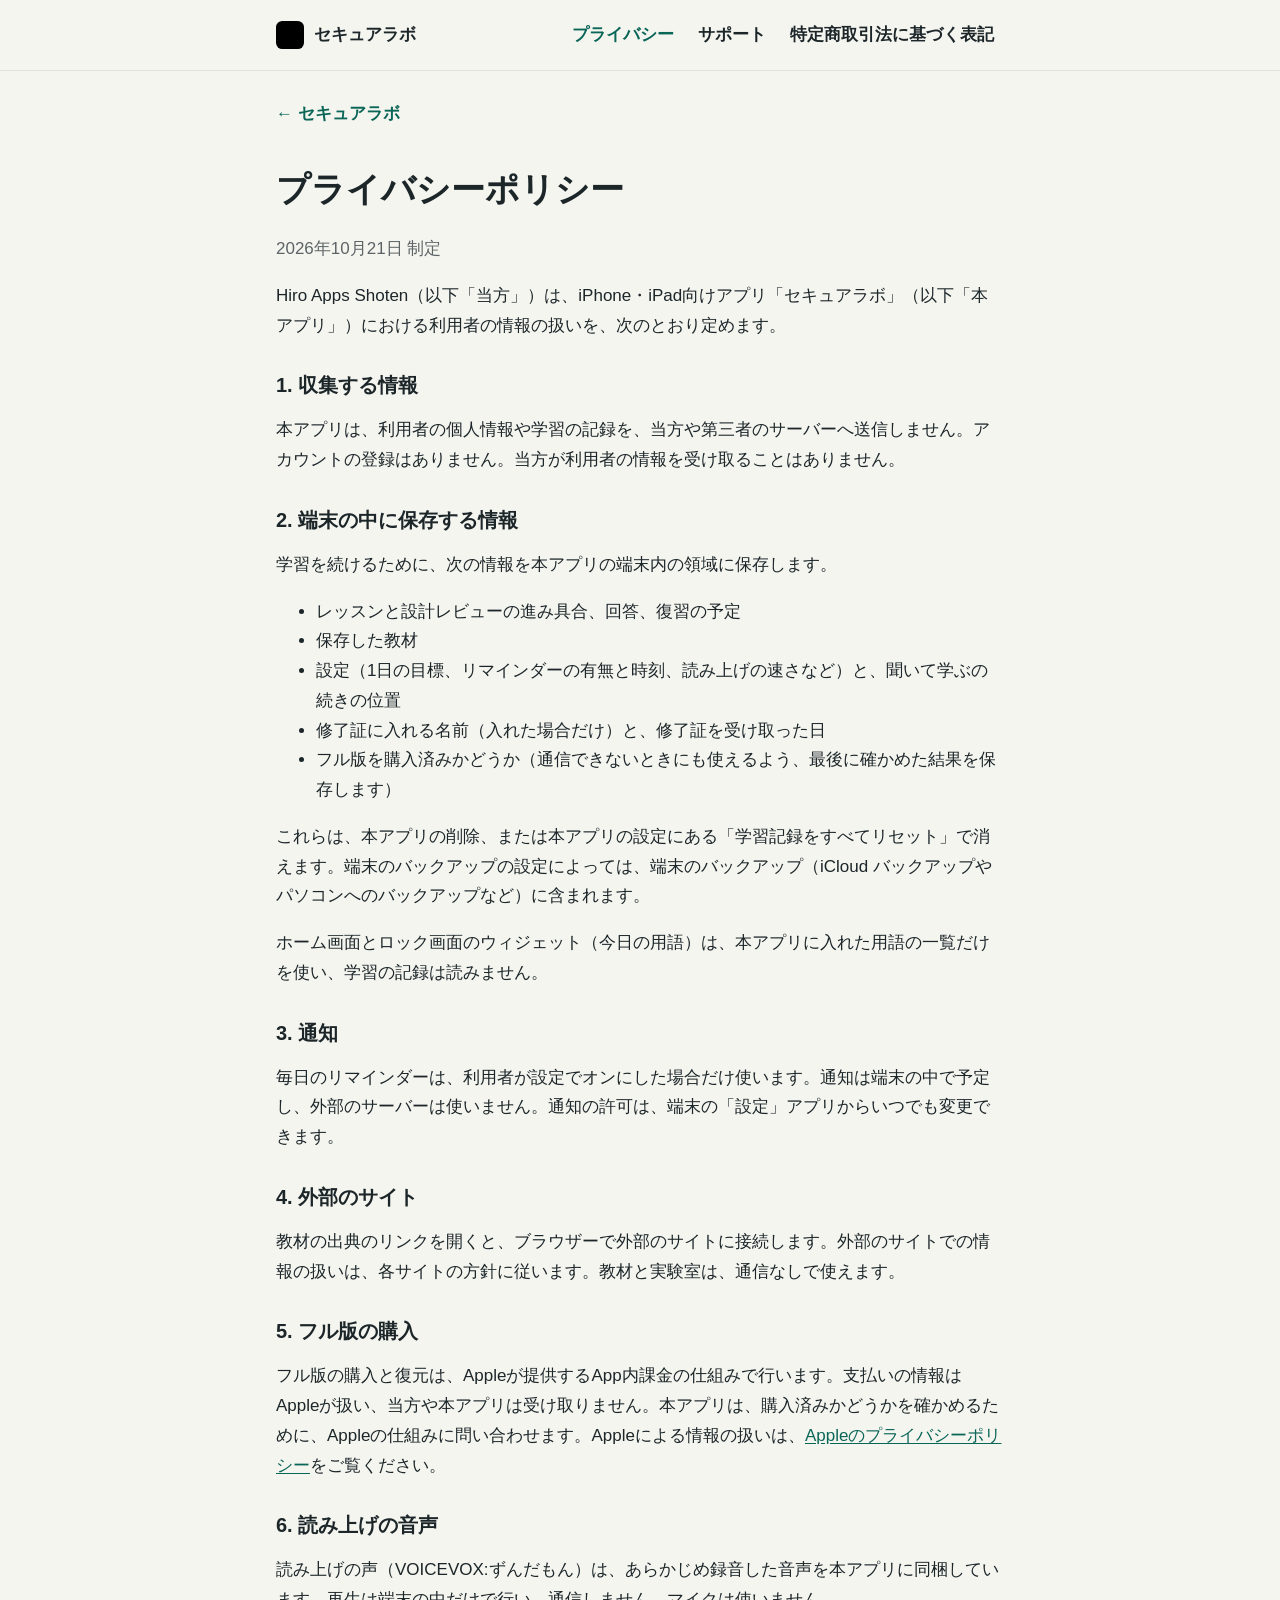
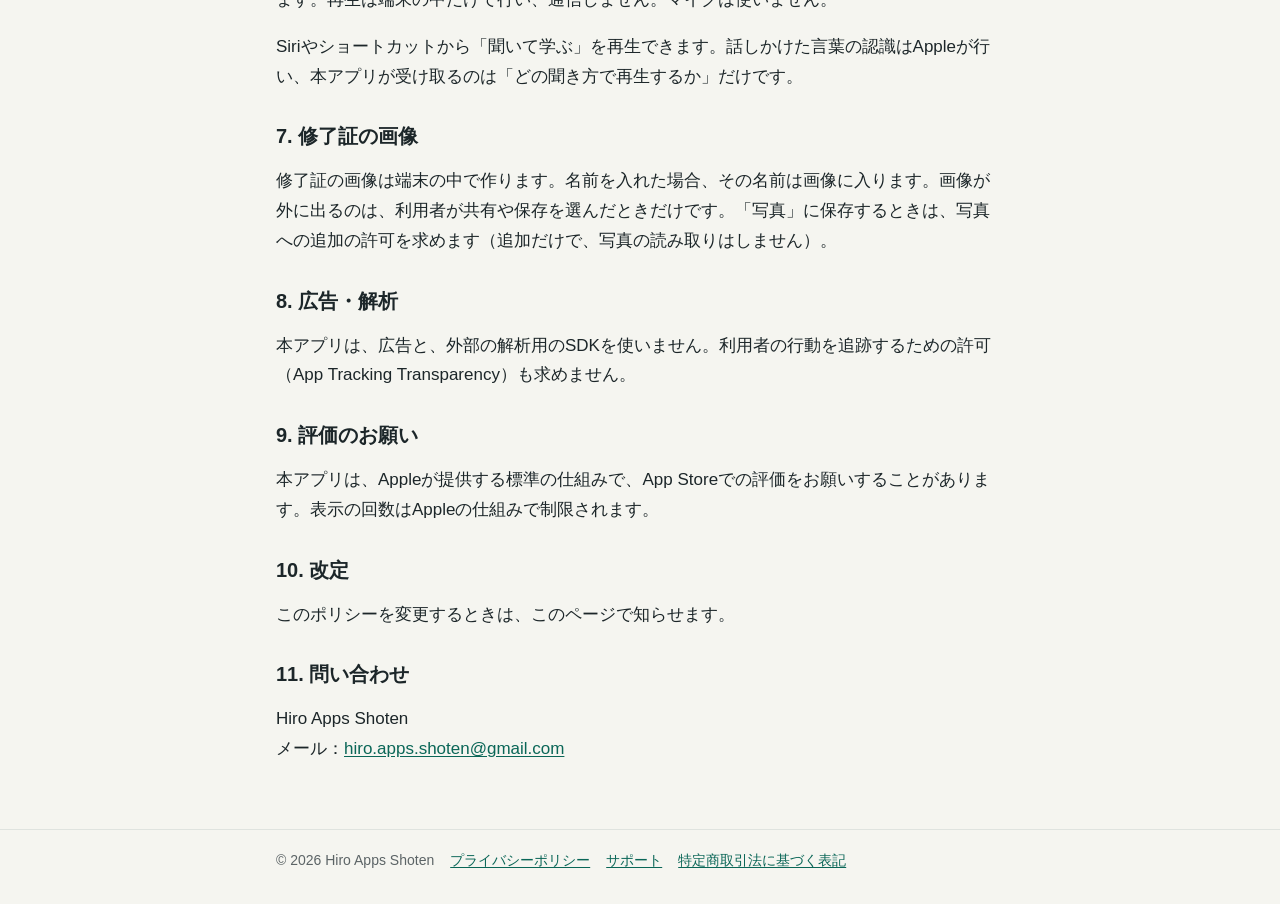
==== privacy.html @ beff810c "Draft pages: intro, privacy policy, support, 特商法 (not published)" ====
<!doctype html>
<html lang="ja">
<head>
<meta charset="utf-8">
<meta name="viewport" content="width=device-width, initial-scale=1">
<title>プライバシーポリシー – セキュアラボ</title>
<meta name="description" content="セキュアラボが情報をどのように扱うかの説明です。学習の記録は端末の中にだけ保存し、外部に送信しません。">
<meta name="theme-color" content="#f5f5f0" media="(prefers-color-scheme: light)">
<meta name="theme-color" content="#0e1618" media="(prefers-color-scheme: dark)">
<link rel="icon" type="image/png" href="img/icon-180.png">
<link rel="apple-touch-icon" href="img/icon-180.png">
<link rel="stylesheet" href="styles.css">
</head>
<body>
<header class="topbar">
  <div class="inner">
    <a class="brand" href="index.html"><img src="img/icon-180.png" alt="" width="28" height="28">セキュアラボ</a>
    <nav aria-label="サイト">
      <a href="privacy.html" aria-current="page">プライバシー</a>
      <a href="support.html">サポート</a>
      <a href="tokushoho.html">特定商取引法に基づく表記</a>
    </nav>
  </div>
</header>
<main class="wrap legal">
  <a class="backlink" href="index.html">&larr; セキュアラボ</a>
  <h1>プライバシーポリシー</h1>
  <p class="eff">2026年10月21日 制定</p>
  <p>Hiro Apps Shoten（以下「当方」）は、iPhone・iPad向けアプリ「セキュアラボ」（以下「本アプリ」）における利用者の情報の扱いを、次のとおり定めます。</p>

  <h2>1. 収集する情報</h2>
  <p>本アプリは、利用者の個人情報や学習の記録を、当方や第三者のサーバーへ送信しません。アカウントの登録はありません。当方が利用者の情報を受け取ることはありません。</p>

  <h2>2. 端末の中に保存する情報</h2>
  <p>学習を続けるために、次の情報を本アプリの端末内の領域に保存します。</p>
  <ul>
    <li>レッスンと設計レビューの進み具合、回答、復習の予定</li>
    <li>保存した教材</li>
    <li>設定（1日の目標、リマインダーの有無と時刻、読み上げの速さなど）と、聞いて学ぶの続きの位置</li>
    <li>修了証に入れる名前（入れた場合だけ）と、修了証を受け取った日</li>
    <li>フル版を購入済みかどうか（通信できないときにも使えるよう、最後に確かめた結果を保存します）</li>
  </ul>
  <p>これらは、本アプリの削除、または本アプリの設定にある「学習記録をすべてリセット」で消えます。端末のバックアップの設定によっては、端末のバックアップ（iCloud バックアップやパソコンへのバックアップなど）に含まれます。</p>
  <p>ホーム画面とロック画面のウィジェット（今日の用語）は、本アプリに入れた用語の一覧だけを使い、学習の記録は読みません。</p>

  <h2>3. 通知</h2>
  <p>毎日のリマインダーは、利用者が設定でオンにした場合だけ使います。通知は端末の中で予定し、外部のサーバーは使いません。通知の許可は、端末の「設定」アプリからいつでも変更できます。</p>

  <h2>4. 外部のサイト</h2>
  <p>教材の出典のリンクを開くと、ブラウザーで外部のサイトに接続します。外部のサイトでの情報の扱いは、各サイトの方針に従います。教材と実験室は、通信なしで使えます。</p>

  <h2>5. フル版の購入</h2>
  <p>フル版の購入と復元は、Appleが提供するApp内課金の仕組みで行います。支払いの情報はAppleが扱い、当方や本アプリは受け取りません。本アプリは、購入済みかどうかを確かめるために、Appleの仕組みに問い合わせます。Appleによる情報の扱いは、<a href="https://www.apple.com/jp/legal/privacy/" target="_blank" rel="noopener">Appleのプライバシーポリシー</a>をご覧ください。</p>

  <h2>6. 読み上げの音声</h2>
  <p>読み上げの声（VOICEVOX:ずんだもん）は、あらかじめ録音した音声を本アプリに同梱しています。再生は端末の中だけで行い、通信しません。マイクは使いません。</p>
  <p>Siriやショートカットから「聞いて学ぶ」を再生できます。話しかけた言葉の認識はAppleが行い、本アプリが受け取るのは「どの聞き方で再生するか」だけです。</p>

  <h2>7. 修了証の画像</h2>
  <p>修了証の画像は端末の中で作ります。名前を入れた場合、その名前は画像に入ります。画像が外に出るのは、利用者が共有や保存を選んだときだけです。「写真」に保存するときは、写真への追加の許可を求めます（追加だけで、写真の読み取りはしません）。</p>

  <h2>8. 広告・解析</h2>
  <p>本アプリは、広告と、外部の解析用のSDKを使いません。利用者の行動を追跡するための許可（App Tracking Transparency）も求めません。</p>

  <h2>9. 評価のお願い</h2>
  <p>本アプリは、Appleが提供する標準の仕組みで、App Storeでの評価をお願いすることがあります。表示の回数はAppleの仕組みで制限されます。</p>

  <h2>10. 改定</h2>
  <p>このポリシーを変更するときは、このページで知らせます。</p>

  <h2>11. 問い合わせ</h2>
  <p>Hiro Apps Shoten<br>メール：<a href="mailto:hiro.apps.shoten@gmail.com">hiro.apps.shoten@gmail.com</a></p>
</main>
<footer>
  <div class="inner">
    <span>© 2026 Hiro Apps Shoten</span>
    <a href="privacy.html">プライバシーポリシー</a>
    <a href="support.html">サポート</a>
    <a href="tokushoho.html">特定商取引法に基づく表記</a>
  </div>
</footer>
</body>
</html>
---- styles.css ----
:root {
  --paper: #f5f5f0;
  --card: #ffffff;
  --ink: #1c2629;
  --ink-soft: #5c6466;
  --hairline: #dfe3df;
  --accent: #0a6657;
  --link: #0a6657;
  --wash: #e2eae4;
  --radius: 18px;
}
@media (prefers-color-scheme: dark) {
  :root {
    --paper: #0e1618;
    --card: #172124;
    --ink: #eef2f1;
    --ink-soft: #b9c0bf;
    --hairline: #2a3538;
    --accent: #63e0ba;
    --link: #63e0ba;
    --wash: #152625;
  }
}
* { box-sizing: border-box; }
html { -webkit-text-size-adjust: 100%; }
body { margin: 0; background: var(--paper); color: var(--ink); font: 17px/1.75 -apple-system, BlinkMacSystemFont, "Hiragino Sans", "Hiragino Kaku Gothic ProN", "Noto Sans JP", sans-serif; }
h1, h2, h3, .brand { line-height: 1.3; }
a { color: var(--link); text-underline-offset: 2px; }
a:focus-visible, summary:focus-visible { outline: 3px solid var(--accent); outline-offset: 3px; border-radius: 6px; }
.topbar { border-bottom: 1px solid var(--hairline); }
.topbar .inner { max-width: 760px; margin: 0 auto; padding: 10px 16px; display: flex; align-items: center; justify-content: space-between; gap: 12px; flex-wrap: wrap; }
.brand { display: inline-flex; align-items: center; gap: 10px; font-weight: 800; font-size: 17px; white-space: nowrap; color: var(--ink); text-decoration: none; }
.brand img { border-radius: 22.37%; }
.topbar nav { display: flex; gap: 4px; flex-wrap: wrap; }
.topbar nav a { color: var(--ink); text-decoration: none; font-weight: 600; padding: 10px; border-radius: 10px; }
.topbar nav a:hover { background: var(--hairline); }
.topbar nav a[aria-current="page"] { color: var(--accent); }
.wrap { max-width: 760px; margin: 0 auto; padding: 0 16px 48px; }
.hero { text-align: center; padding: 44px 0 24px; }
.app-icon { width: 120px; height: 120px; border-radius: 22.37%; box-shadow: 0 8px 24px rgba(10, 60, 50, 0.22); }
.hero h1 { margin: 20px 0 6px; font-size: 36px; font-weight: 800; }
.tagline { margin: 0 auto; max-width: 30em; font-size: 19px; color: var(--ink-soft); }
h2 { margin: 40px 0 12px; font-size: 24px; font-weight: 800; }
h3 { margin: 0 0 6px; font-size: 18px; font-weight: 800; }
.cards { display: grid; gap: 14px; grid-template-columns: 1fr; }
@media (min-width: 640px) { .cards { grid-template-columns: repeat(2, 1fr); } }
.card { background: var(--card); border: 1.5px solid var(--hairline); border-radius: var(--radius); padding: 18px; }
.card p { margin: 0; color: var(--ink-soft); }
.note { background: var(--wash); border-radius: 14px; padding: 14px 16px; }
.legal h2 { font-size: 20px; margin-top: 32px; }
.legal .eff { color: var(--ink-soft); margin-top: 0; }
.backlink { display: inline-block; margin: 20px 0 8px; font-weight: 600; text-decoration: none; padding: 8px 0; }
table.facts { width: 100%; border-collapse: collapse; background: var(--card); border-radius: var(--radius); overflow: hidden; }
table.facts th, table.facts td { text-align: left; vertical-align: top; padding: 12px 14px; border-bottom: 1px solid var(--hairline); }
table.facts th { width: 34%; font-weight: 700; }
@media (max-width: 520px) { table.facts th, table.facts td { display: block; width: 100%; } table.facts th { border-bottom: none; padding-bottom: 0; } }
details { background: var(--card); border: 1.5px solid var(--hairline); border-radius: 14px; padding: 4px 16px; margin: 10px 0; }
summary { cursor: pointer; font-weight: 700; padding: 12px 0; }
footer { border-top: 1px solid var(--hairline); color: var(--ink-soft); font-size: 14px; }
footer .inner { max-width: 760px; margin: 0 auto; padding: 18px 16px 32px; display: flex; gap: 16px; flex-wrap: wrap; }
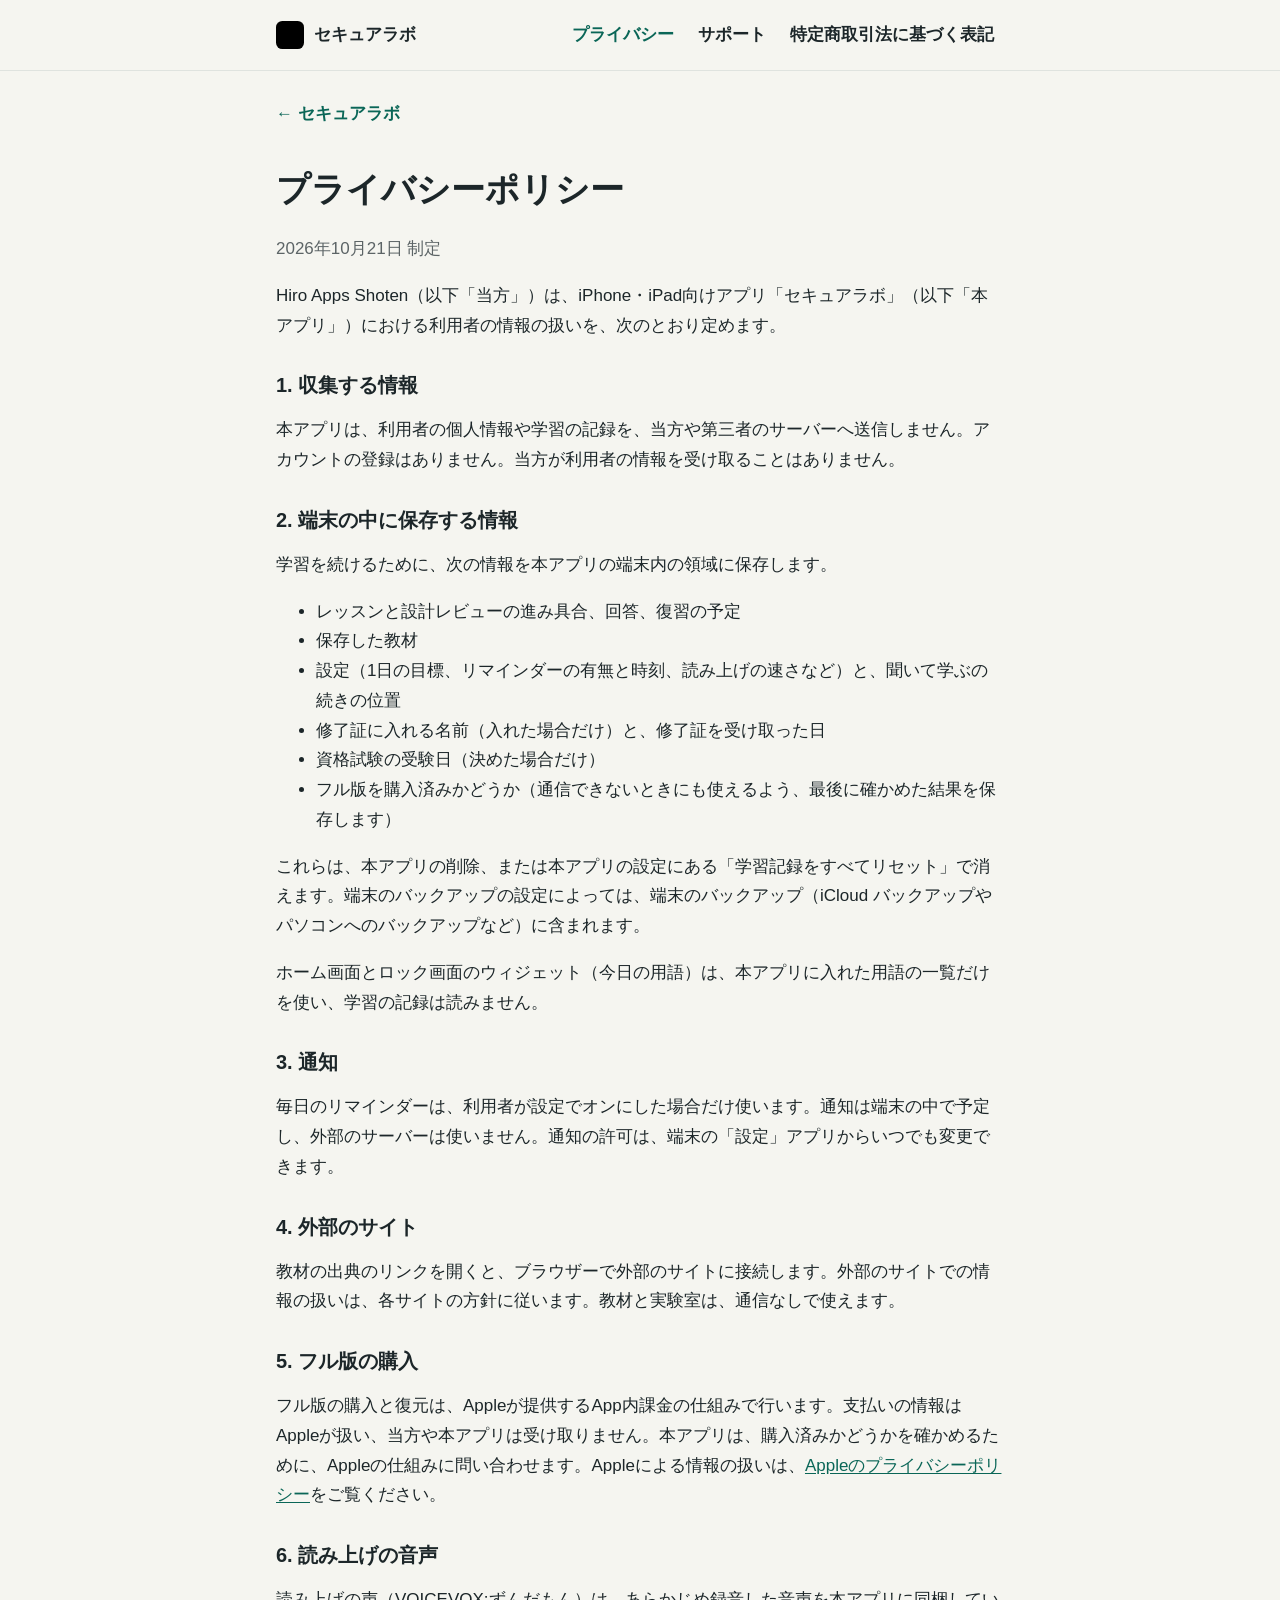
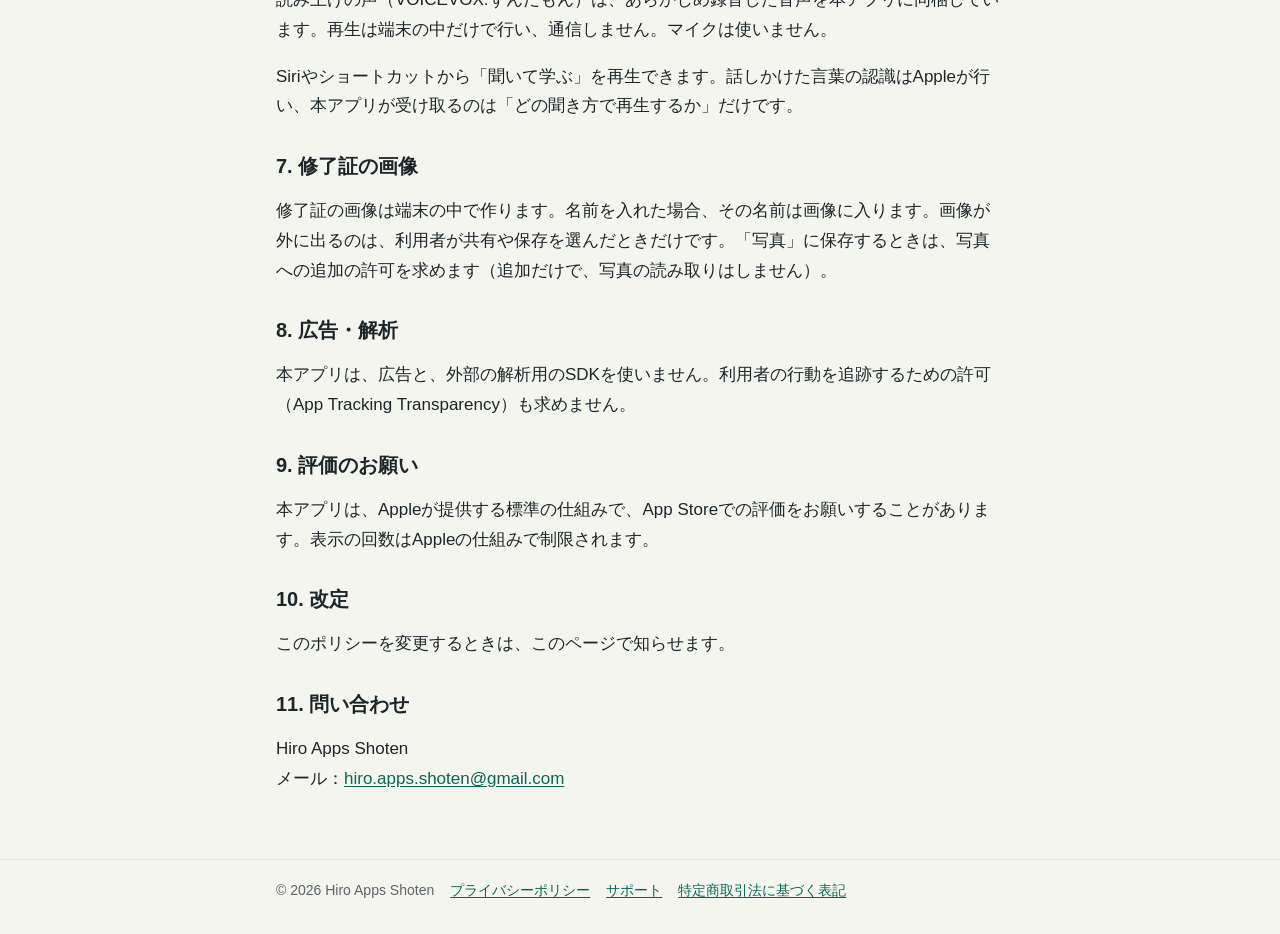
==== commit 1802c404: "Privacy: exam dates are stored on the device" ====
--- a/privacy.html
+++ b/privacy.html
@@ -38,6 +38,7 @@
     <li>保存した教材</li>
     <li>設定（1日の目標、リマインダーの有無と時刻、読み上げの速さなど）と、聞いて学ぶの続きの位置</li>
     <li>修了証に入れる名前（入れた場合だけ）と、修了証を受け取った日</li>
+    <li>資格試験の受験日（決めた場合だけ）</li>
     <li>フル版を購入済みかどうか（通信できないときにも使えるよう、最後に確かめた結果を保存します）</li>
   </ul>
   <p>これらは、本アプリの削除、または本アプリの設定にある「学習記録をすべてリセット」で消えます。端末のバックアップの設定によっては、端末のバックアップ（iCloud バックアップやパソコンへのバックアップなど）に含まれます。</p>
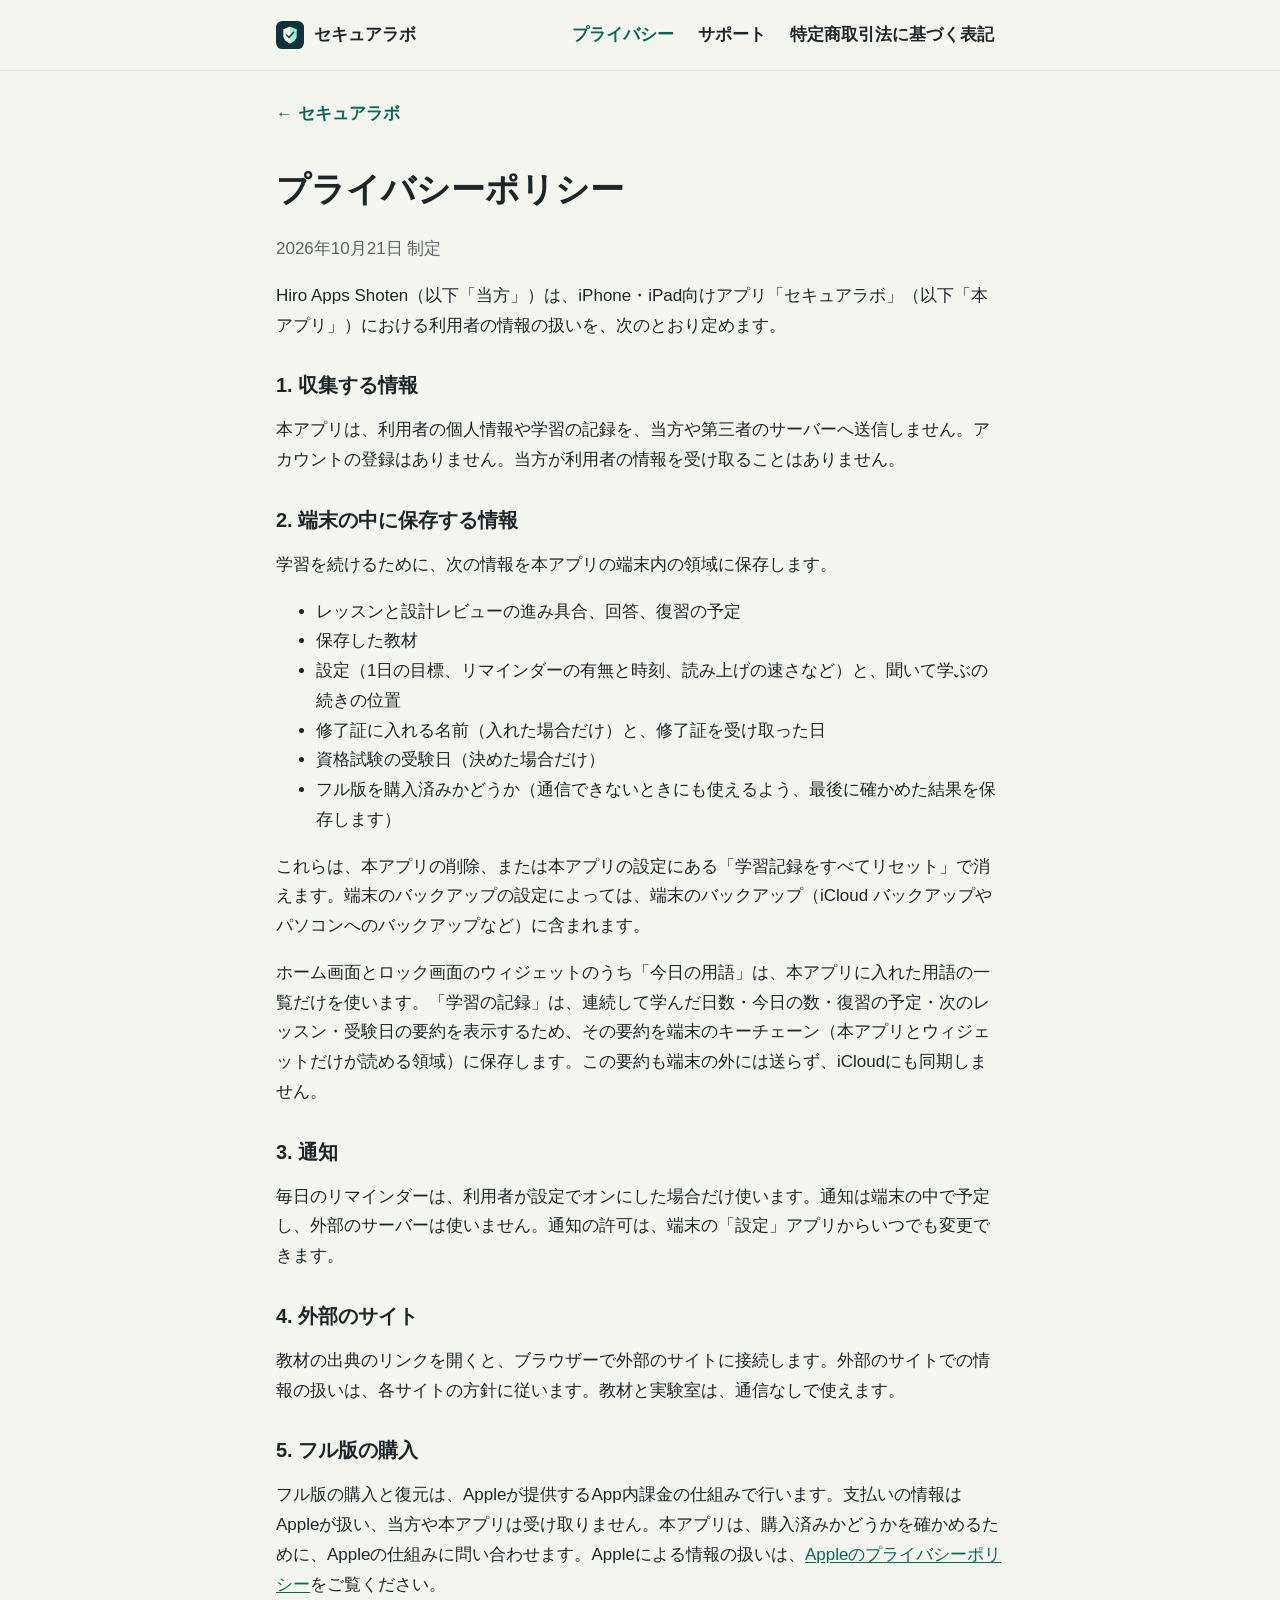
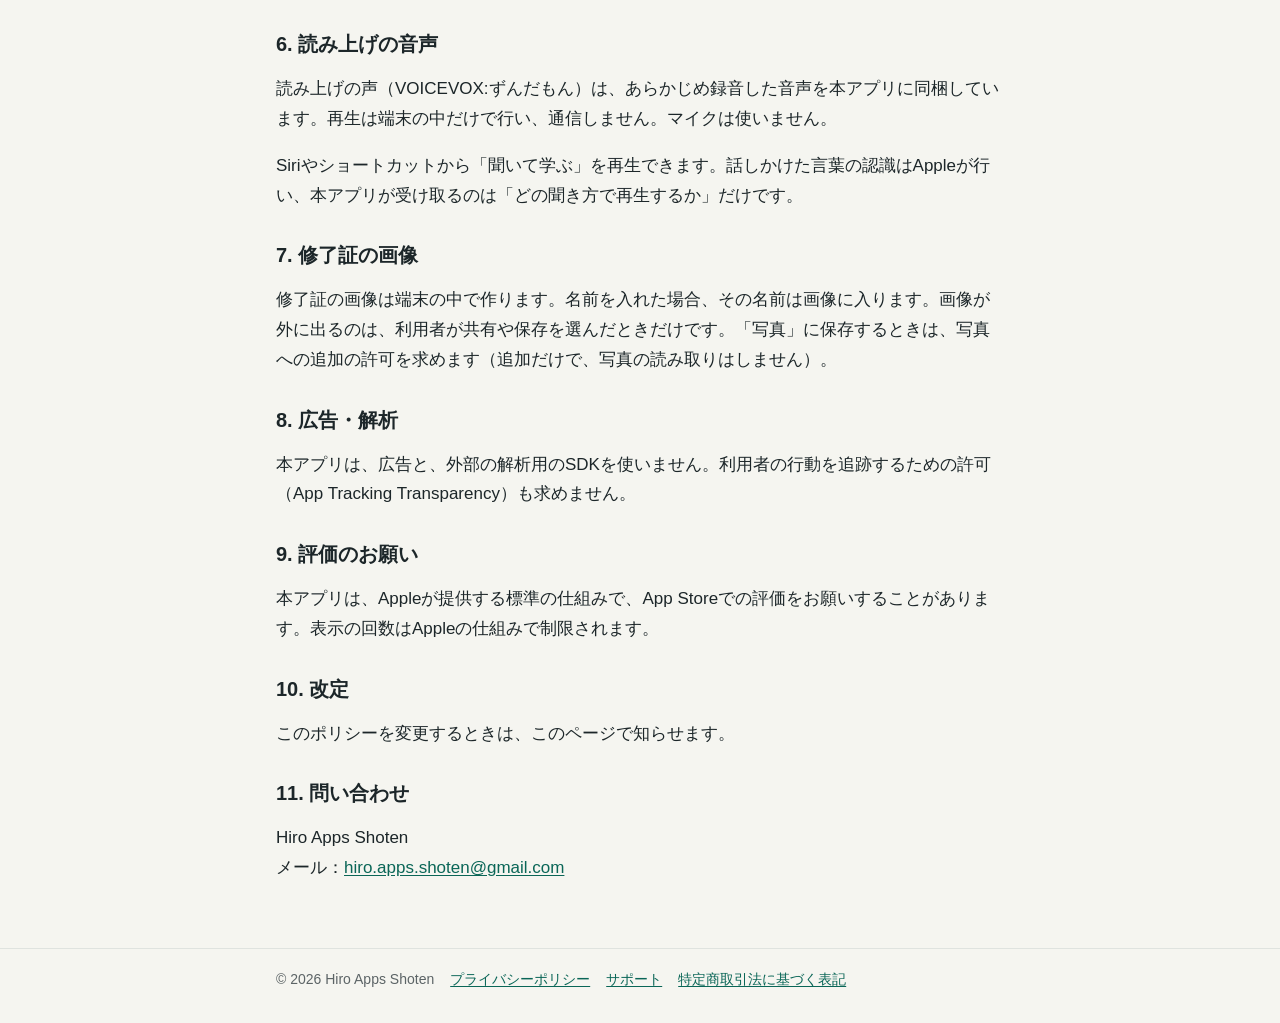
==== commit f8c68950: "Privacy: the progress widget keeps a summary in the device keychain" ====
--- a/privacy.html
+++ b/privacy.html
@@ -42,7 +42,7 @@
     <li>フル版を購入済みかどうか（通信できないときにも使えるよう、最後に確かめた結果を保存します）</li>
   </ul>
   <p>これらは、本アプリの削除、または本アプリの設定にある「学習記録をすべてリセット」で消えます。端末のバックアップの設定によっては、端末のバックアップ（iCloud バックアップやパソコンへのバックアップなど）に含まれます。</p>
-  <p>ホーム画面とロック画面のウィジェット（今日の用語）は、本アプリに入れた用語の一覧だけを使い、学習の記録は読みません。</p>
+  <p>ホーム画面とロック画面のウィジェットのうち「今日の用語」は、本アプリに入れた用語の一覧だけを使います。「学習の記録」は、連続して学んだ日数・今日の数・復習の予定・次のレッスン・受験日の要約を表示するため、その要約を端末のキーチェーン（本アプリとウィジェットだけが読める領域）に保存します。この要約も端末の外には送らず、iCloudにも同期しません。</p>
 
   <h2>3. 通知</h2>
   <p>毎日のリマインダーは、利用者が設定でオンにした場合だけ使います。通知は端末の中で予定し、外部のサーバーは使いません。通知の許可は、端末の「設定」アプリからいつでも変更できます。</p>
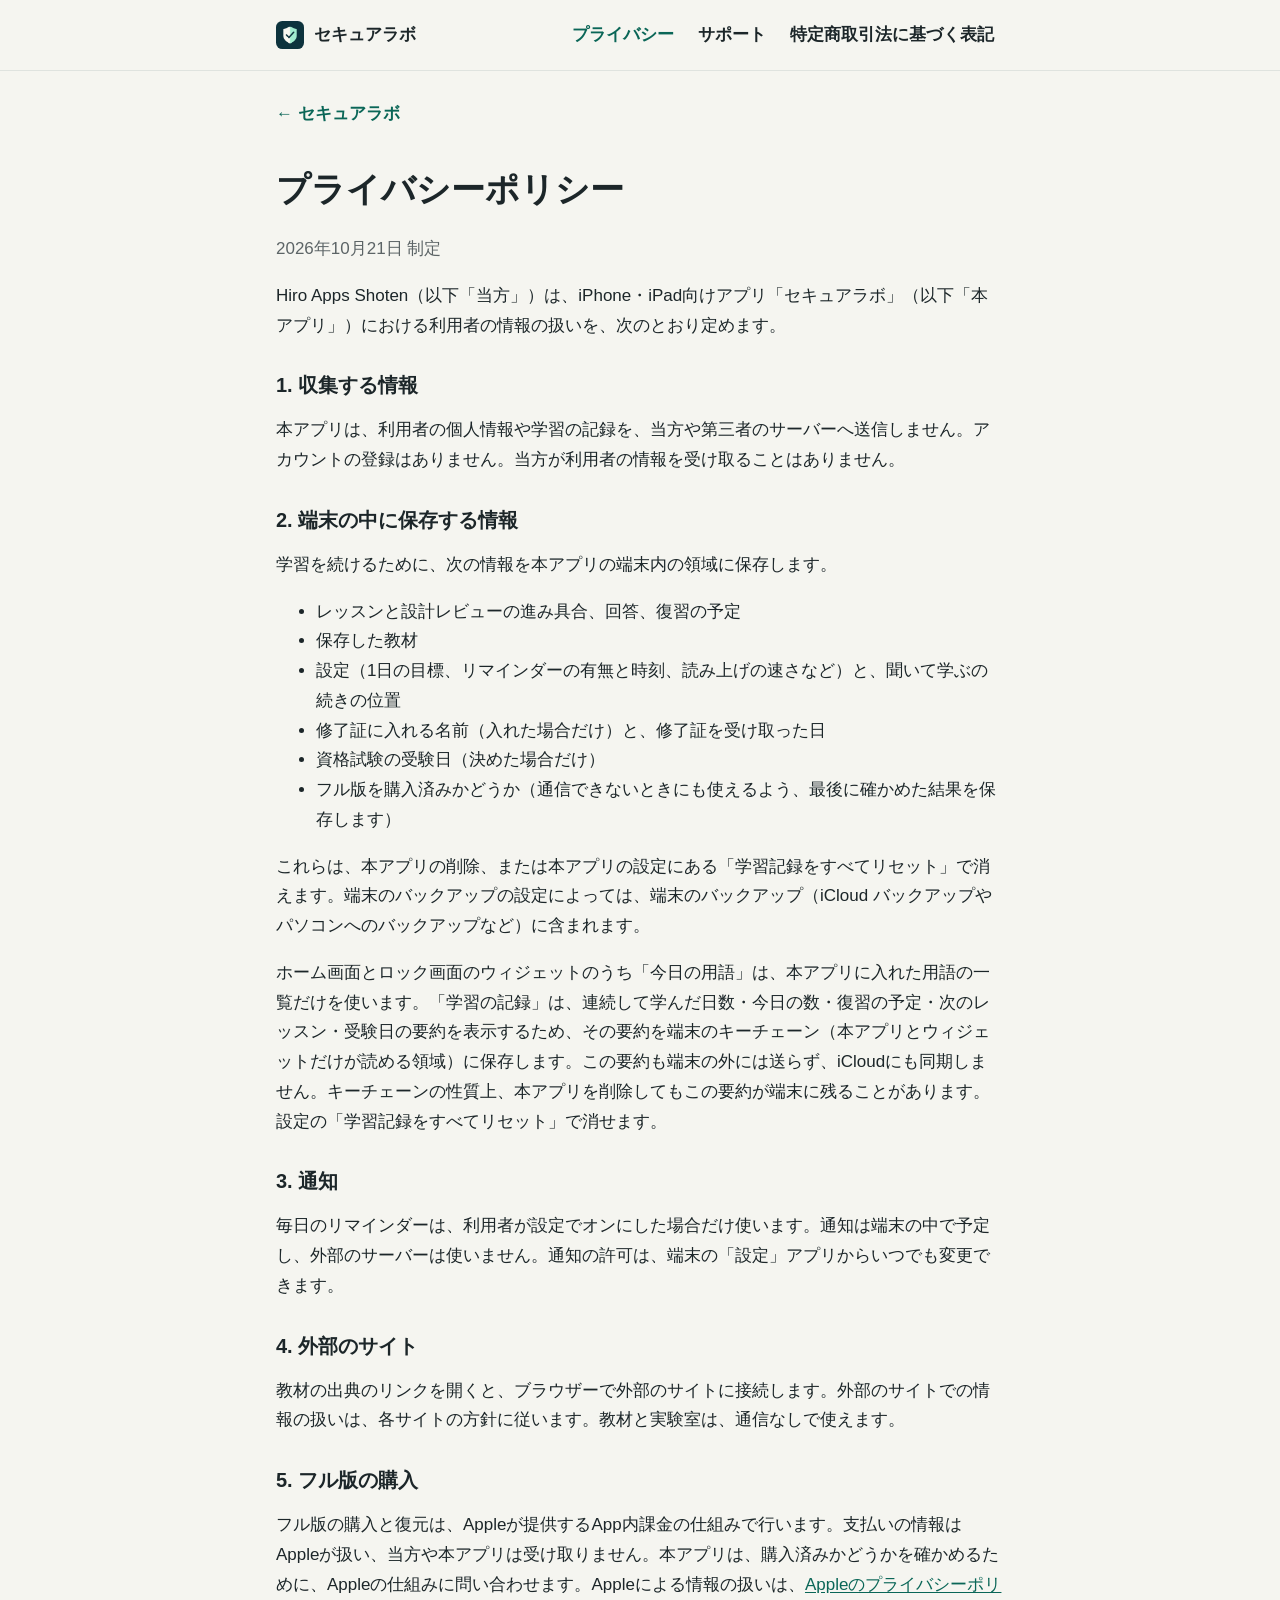
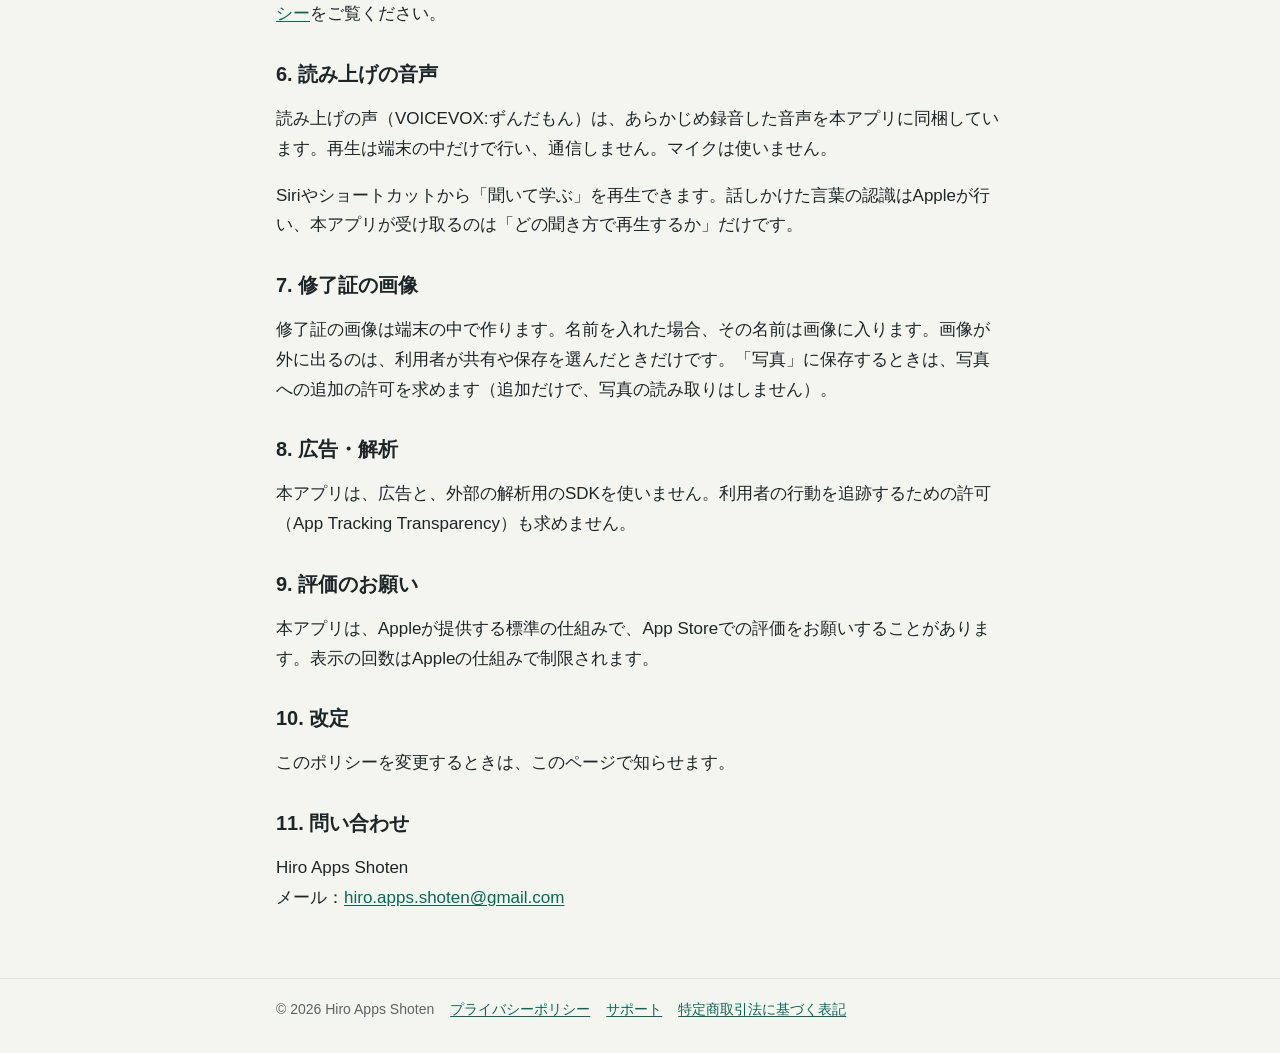
==== commit 35ea2eb8: "Privacy: the widget summary can stay in the keychain after uninstall; reset clears it" ====
--- a/privacy.html
+++ b/privacy.html
@@ -42,7 +42,7 @@
     <li>フル版を購入済みかどうか（通信できないときにも使えるよう、最後に確かめた結果を保存します）</li>
   </ul>
   <p>これらは、本アプリの削除、または本アプリの設定にある「学習記録をすべてリセット」で消えます。端末のバックアップの設定によっては、端末のバックアップ（iCloud バックアップやパソコンへのバックアップなど）に含まれます。</p>
-  <p>ホーム画面とロック画面のウィジェットのうち「今日の用語」は、本アプリに入れた用語の一覧だけを使います。「学習の記録」は、連続して学んだ日数・今日の数・復習の予定・次のレッスン・受験日の要約を表示するため、その要約を端末のキーチェーン（本アプリとウィジェットだけが読める領域）に保存します。この要約も端末の外には送らず、iCloudにも同期しません。</p>
+  <p>ホーム画面とロック画面のウィジェットのうち「今日の用語」は、本アプリに入れた用語の一覧だけを使います。「学習の記録」は、連続して学んだ日数・今日の数・復習の予定・次のレッスン・受験日の要約を表示するため、その要約を端末のキーチェーン（本アプリとウィジェットだけが読める領域）に保存します。この要約も端末の外には送らず、iCloudにも同期しません。キーチェーンの性質上、本アプリを削除してもこの要約が端末に残ることがあります。設定の「学習記録をすべてリセット」で消せます。</p>
 
   <h2>3. 通知</h2>
   <p>毎日のリマインダーは、利用者が設定でオンにした場合だけ使います。通知は端末の中で予定し、外部のサーバーは使いません。通知の許可は、端末の「設定」アプリからいつでも変更できます。</p>
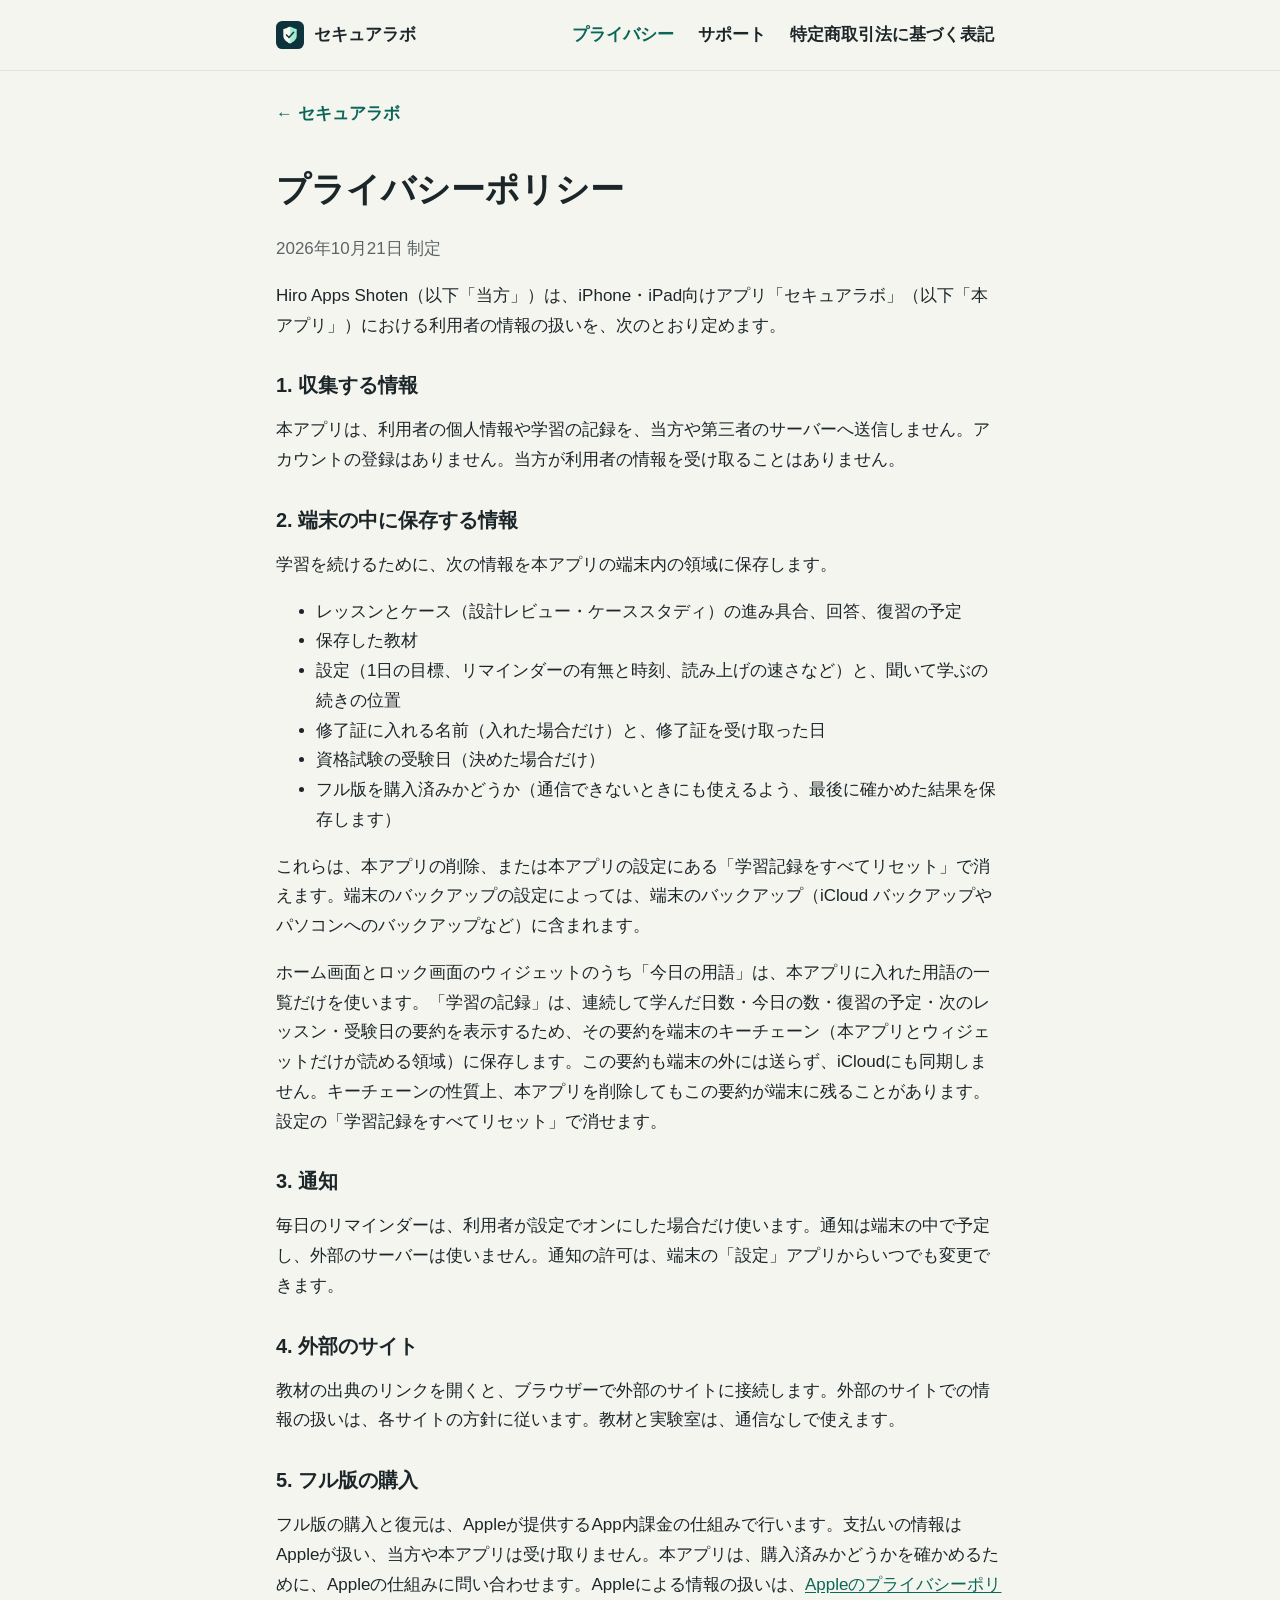
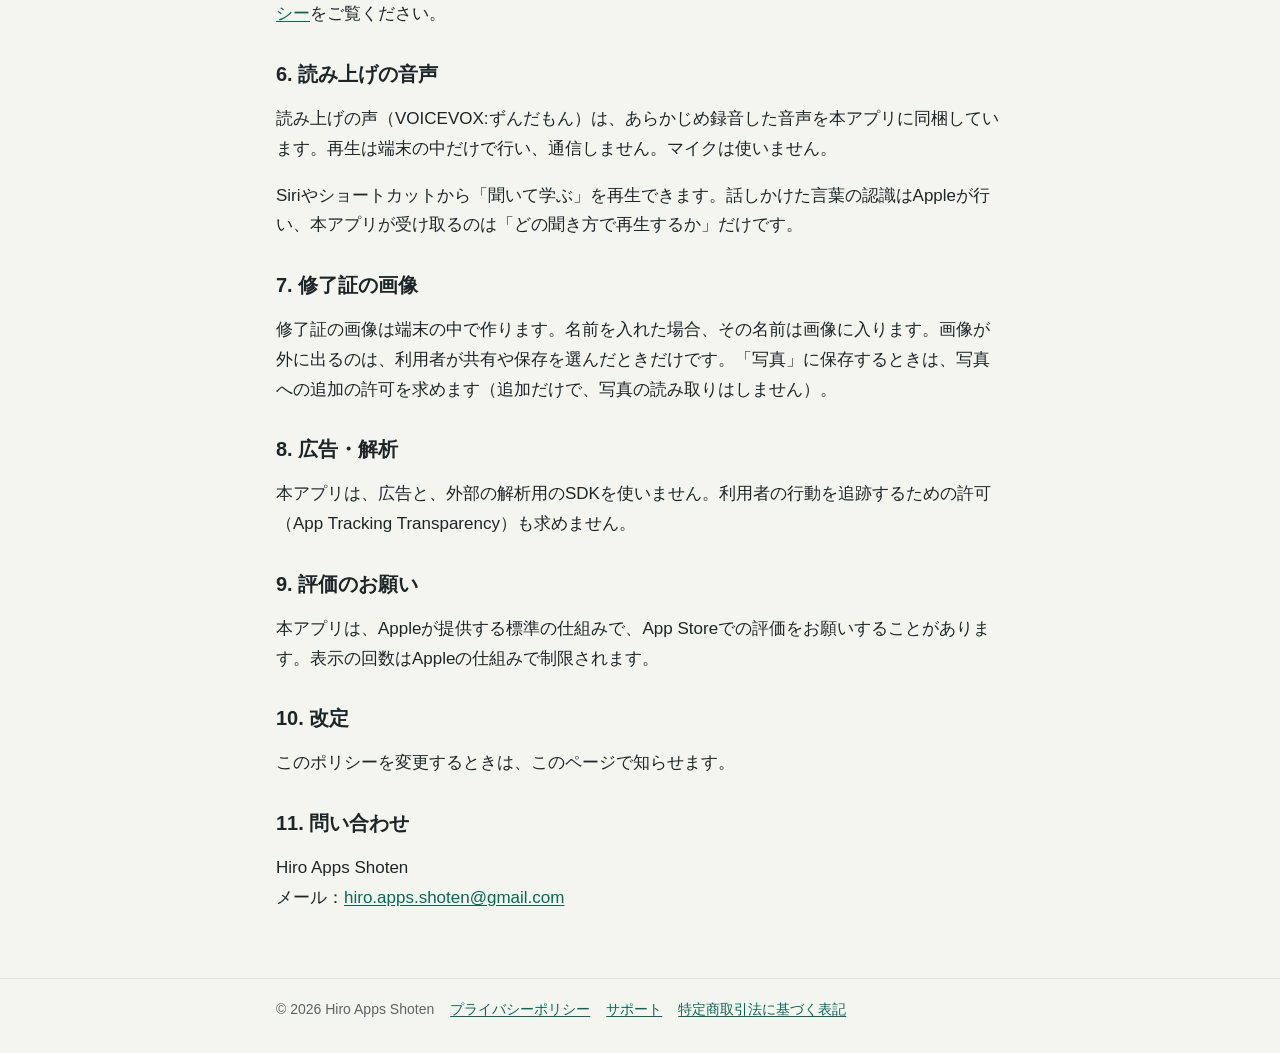
==== commit d63800e0: "Privacy: cases are design reviews and case studies Co-Authored-By: Claude Opus 5.5 <noreply@anthropi" ====
--- a/privacy.html
+++ b/privacy.html
@@ -34,7 +34,7 @@
   <h2>2. 端末の中に保存する情報</h2>
   <p>学習を続けるために、次の情報を本アプリの端末内の領域に保存します。</p>
   <ul>
-    <li>レッスンと設計レビューの進み具合、回答、復習の予定</li>
+    <li>レッスンとケース（設計レビュー・ケーススタディ）の進み具合、回答、復習の予定</li>
     <li>保存した教材</li>
     <li>設定（1日の目標、リマインダーの有無と時刻、読み上げの速さなど）と、聞いて学ぶの続きの位置</li>
     <li>修了証に入れる名前（入れた場合だけ）と、修了証を受け取った日</li>
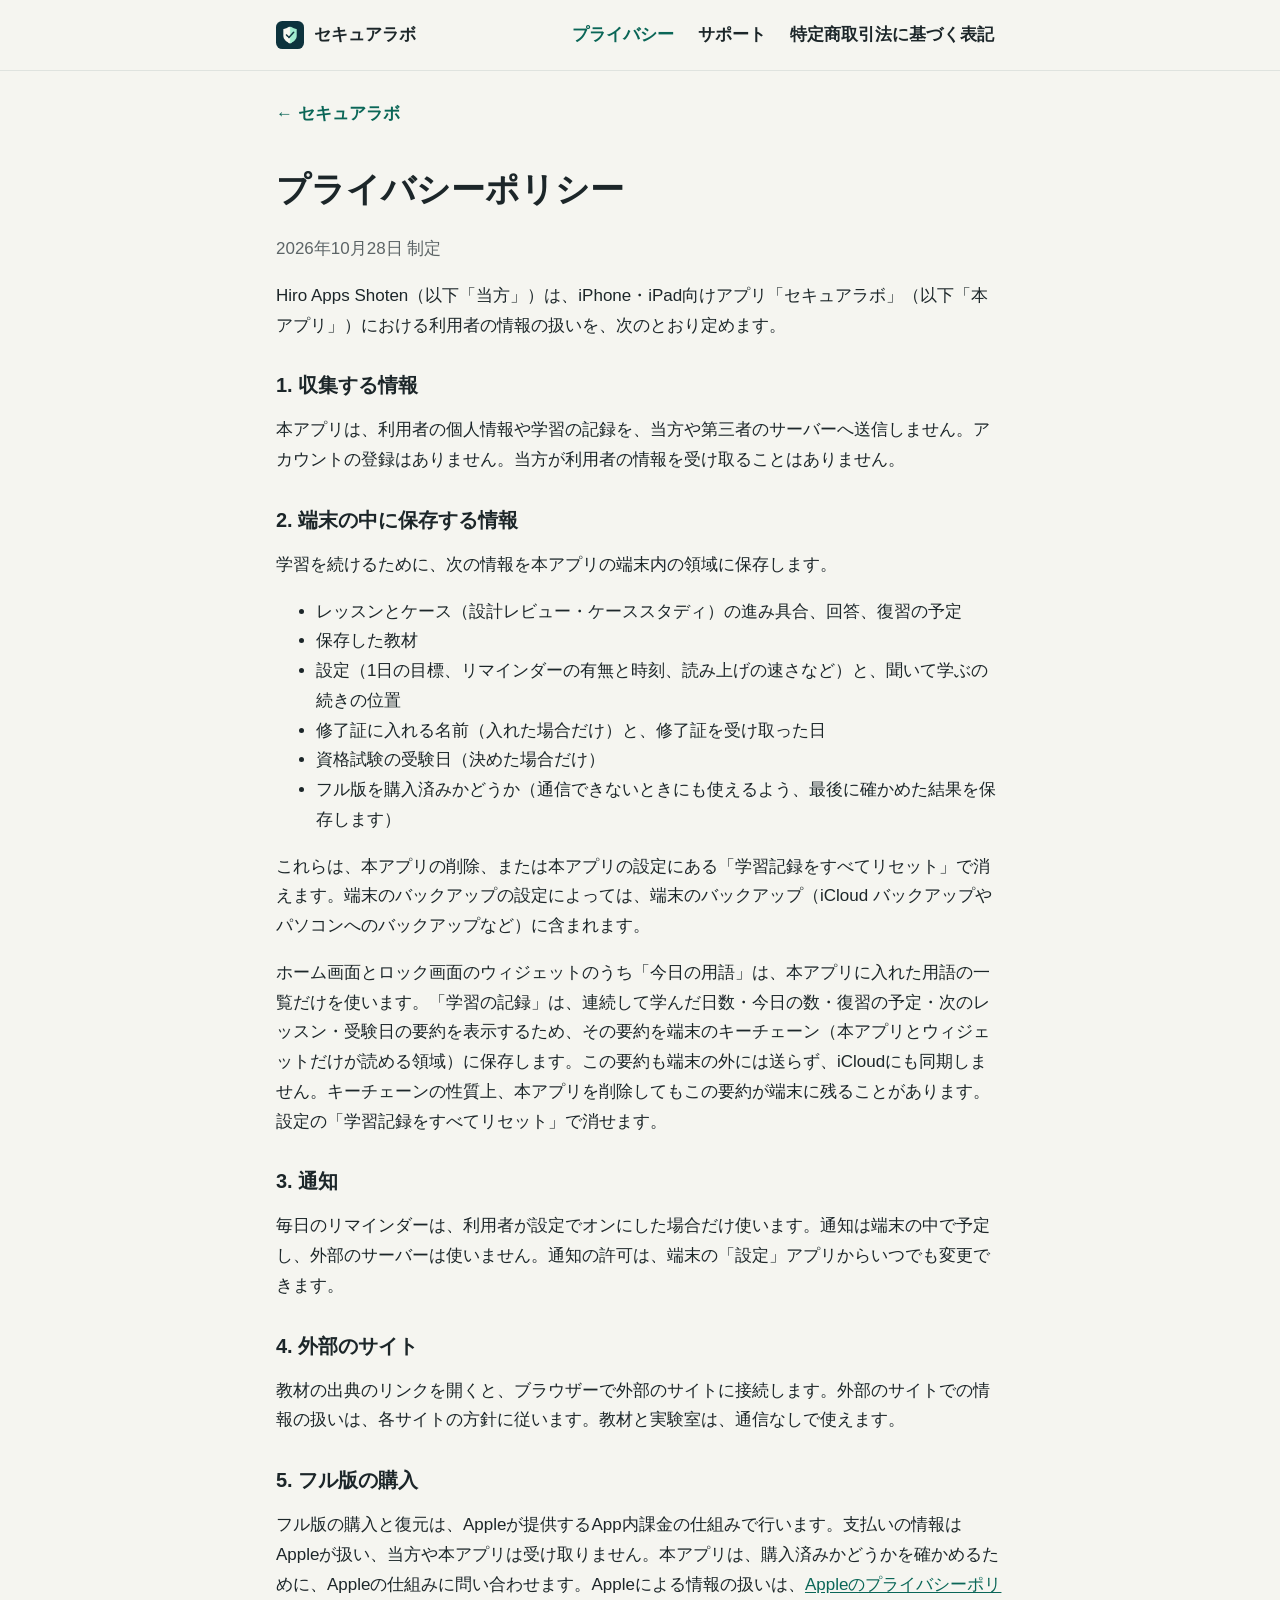
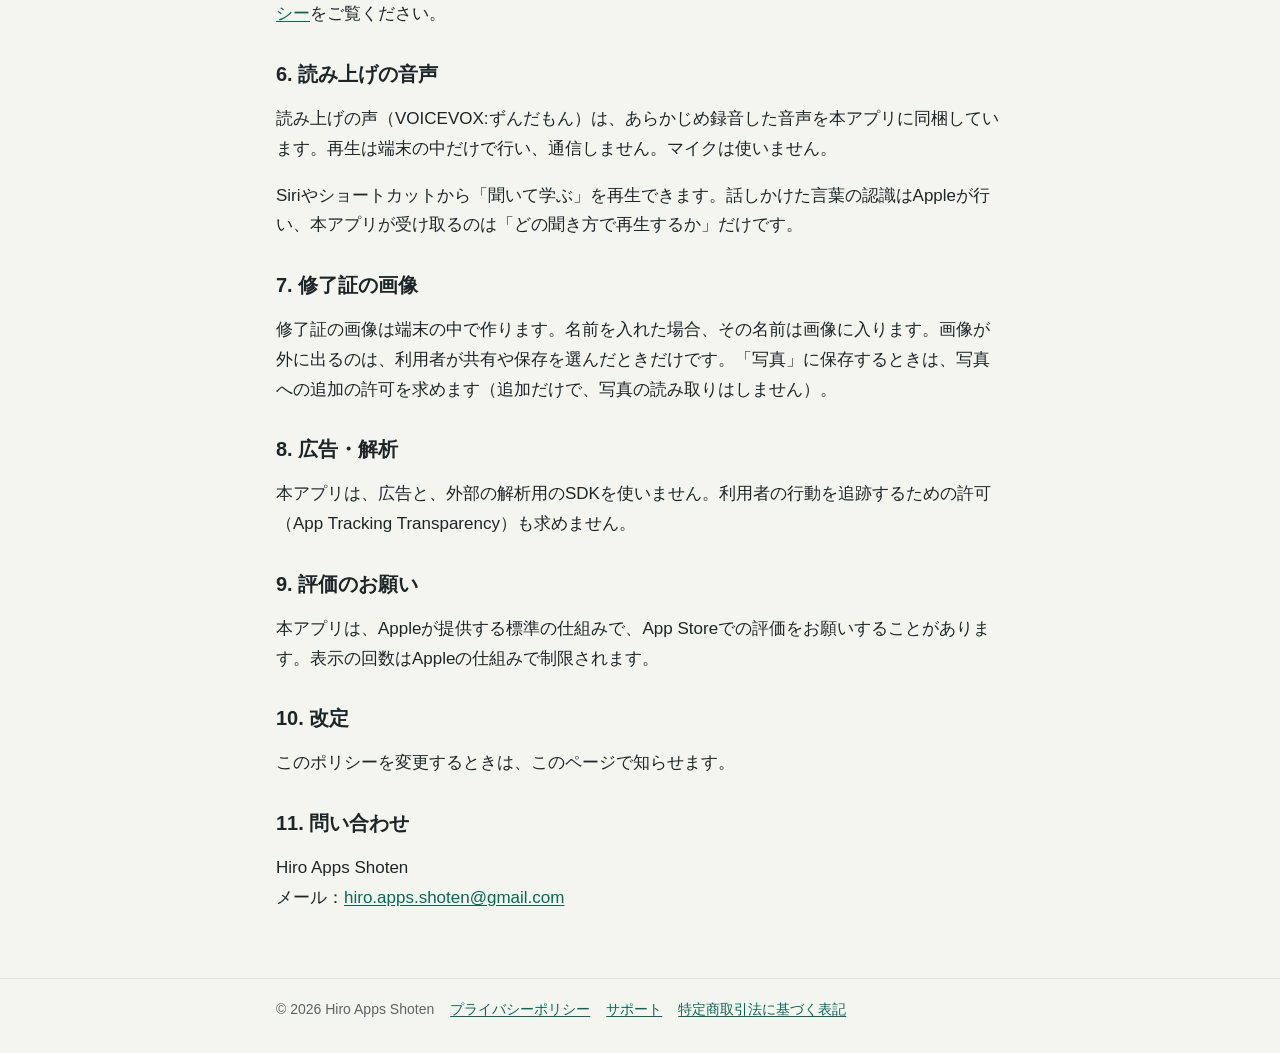
==== commit 7f20acc9: "Publish: pages dated 2026-10-28; support FAQ points to the settings on the Today screen Co-Authored-" ====
--- a/privacy.html
+++ b/privacy.html
@@ -25,7 +25,7 @@
 <main class="wrap legal">
   <a class="backlink" href="index.html">&larr; セキュアラボ</a>
   <h1>プライバシーポリシー</h1>
-  <p class="eff">2026年10月21日 制定</p>
+  <p class="eff">2026年10月28日 制定</p>
   <p>Hiro Apps Shoten（以下「当方」）は、iPhone・iPad向けアプリ「セキュアラボ」（以下「本アプリ」）における利用者の情報の扱いを、次のとおり定めます。</p>
 
   <h2>1. 収集する情報</h2>
